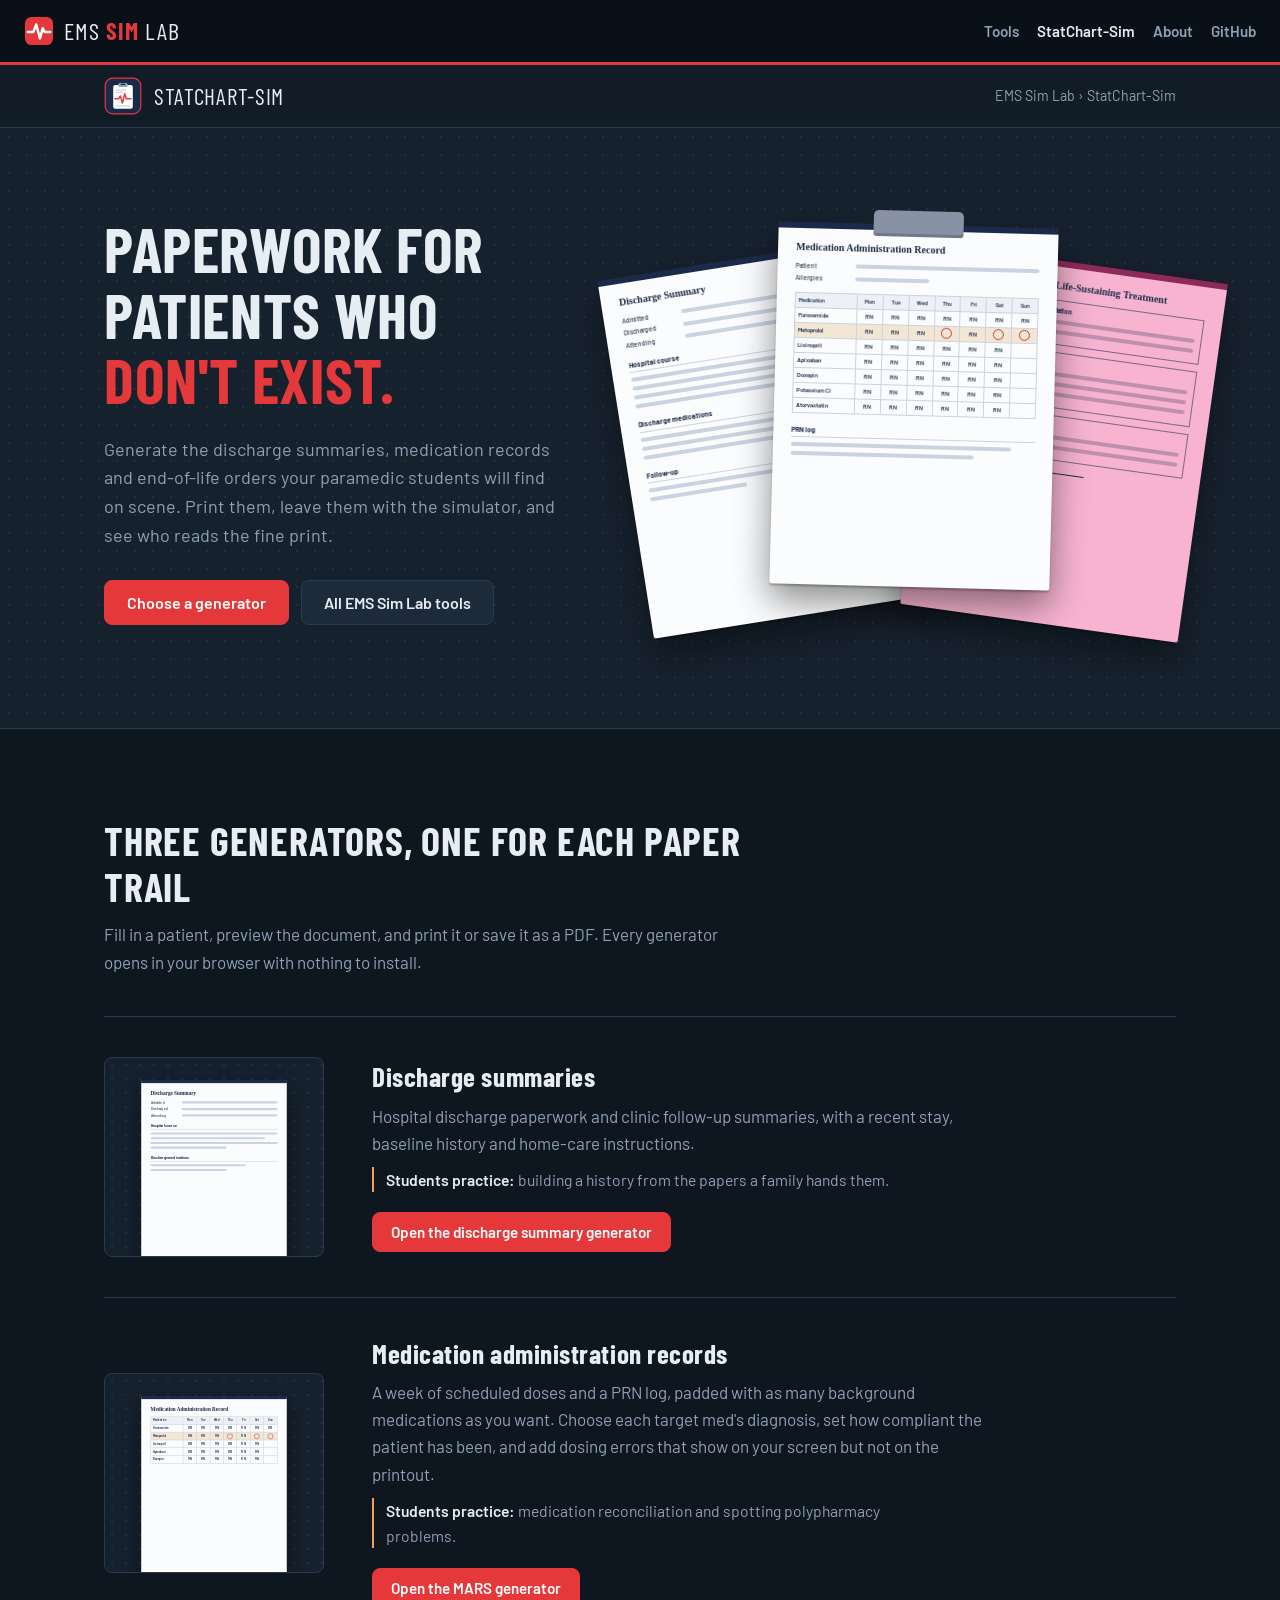
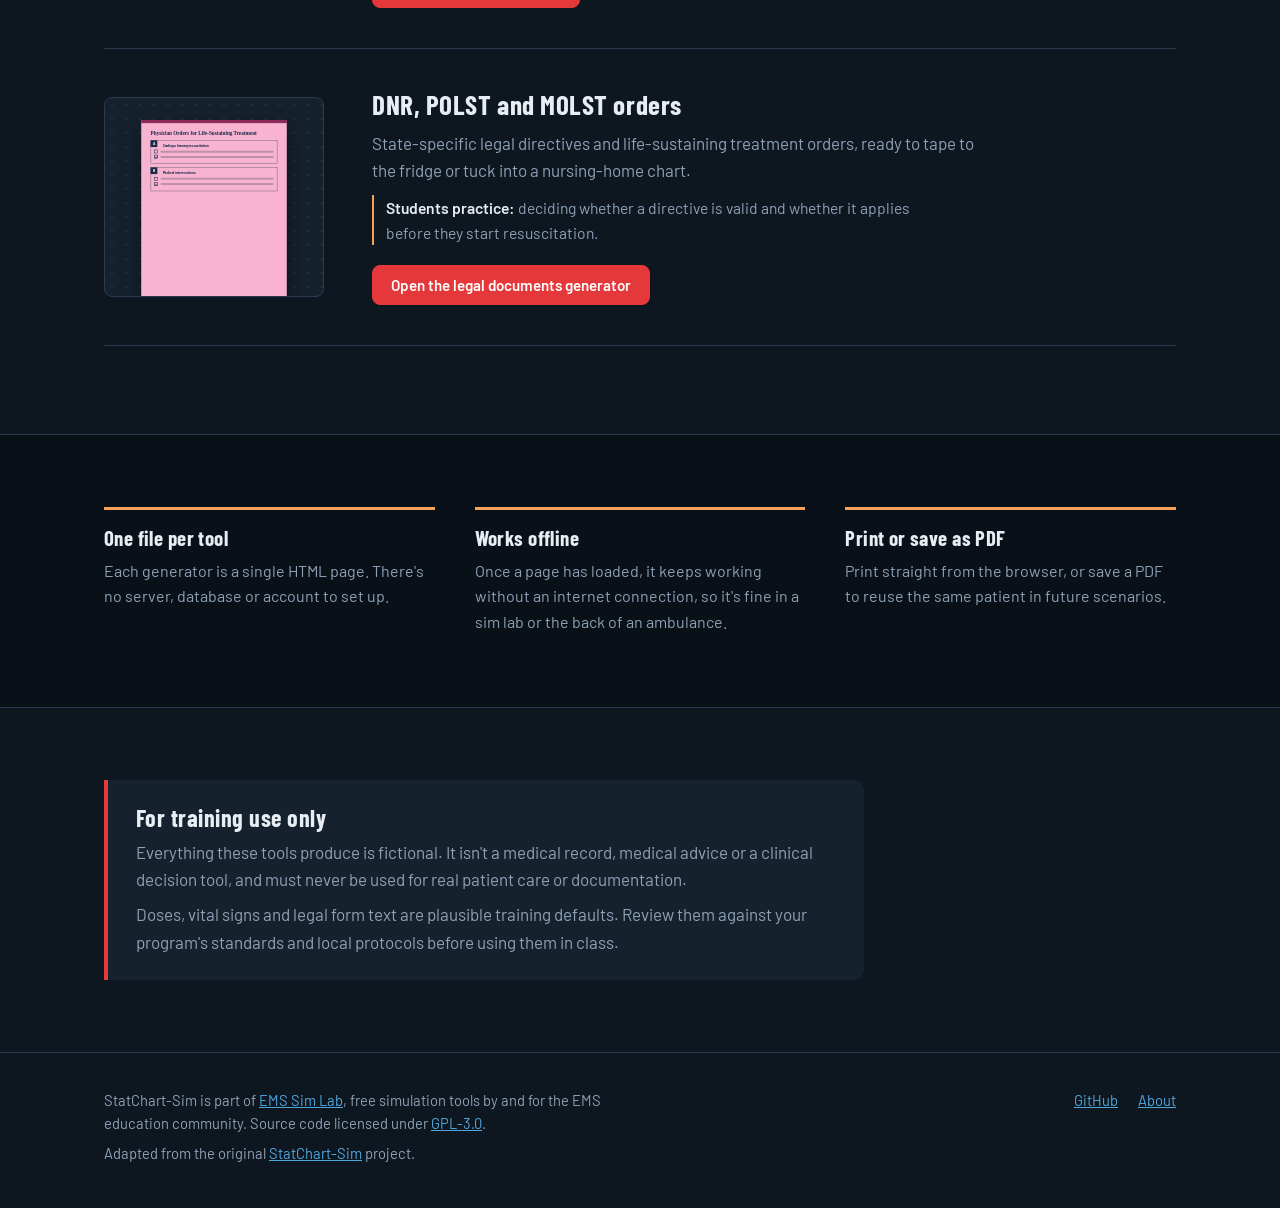
==== statchart-sim/index.html @ 7e222215 "Add files via upload" ====
<!DOCTYPE html>
<html lang="en">
<head>
<meta charset="UTF-8">
<meta name="viewport" content="width=device-width, initial-scale=1.0">
<title>StatChart-Sim | EMS Sim Lab</title>
<meta name="description" content="Free browser tools for EMS instructors to generate and print fictional discharge summaries, medication administration records and DNR/POLST forms for simulation.">
<link rel="icon" href="./assets/logo.svg" type="image/svg+xml">
<link rel="apple-touch-icon" href="./assets/logo.png">
<link rel="stylesheet" href="../assets/site.css">
<style>
/* StatChart-Sim section — the original StatChart-Sim layout in the EMS Sim Lab dark theme.
   Paper "props" keep real paper colors; everything around them is dark. */
:root{
  --s-ink:#1B2A4A;      /* ink on the paper props */
  --s-ink-soft:#4A5568;
  --s-paper:#FBFCFD;
  --s-rule:#C9D3E1;
  --s-gold:#C9871E;
  --s-pink:#F7B3D0;
  --s-alert:#C0392B;
}
body{font-size:1.0625rem;line-height:1.6}
img{max-width:100%;display:block}
:focus-visible{outline:3px solid var(--amber);outline-offset:3px;border-radius:2px}
.swrap{max-width:1120px;margin:0 auto;padding:0 24px}

/* ── Section header (under the site top bar) ── */
.sub-head{background:#121c27;border-bottom:1px solid var(--line)}
.sub-head .swrap{display:flex;align-items:center;justify-content:space-between;gap:16px;padding-top:12px;padding-bottom:12px}
.sub-brand{display:flex;align-items:center;gap:12px;text-decoration:none;color:var(--text)}
.sub-brand img{width:38px;height:38px}
.sub-brand span{font-family:var(--display);font-size:1.45rem;letter-spacing:.03em;text-transform:uppercase}
.crumbs{font-size:.88rem;color:var(--muted)}
.crumbs a{color:var(--muted);text-decoration:none}
.crumbs a:hover{color:var(--text)}

/* ── Hero ── */
.hero{background:#16212e;overflow:hidden;border-bottom:1px solid var(--line);
  background-image:radial-gradient(rgba(255,255,255,.06) 1px,transparent 1px);background-size:18px 18px}
.hero .swrap{display:grid;grid-template-columns:1fr 1.05fr;gap:48px;align-items:center;padding-top:72px;padding-bottom:88px}
.hero h1{font-family:var(--display);font-weight:700;font-size:clamp(2.4rem,5vw,3.9rem);line-height:1.05;letter-spacing:.01em;text-transform:uppercase;margin:0 0 22px;max-width:14ch}
.hero h1 b{color:var(--red)}
.hero p{margin:0 0 30px;max-width:46ch;color:var(--muted);font-size:1.125rem}
.actions{display:flex;flex-wrap:wrap;gap:12px}
.actions .btn{padding:12px 22px;font-size:1rem}

/* ── Paper props (decorative) ── */
.stack{position:relative;height:440px}
.sheet{position:absolute;width:280px;height:362px;background:var(--s-paper);border-radius:2px;
  box-shadow:0 2px 2px rgba(0,0,0,.25),0 16px 36px rgba(0,0,0,.45);padding:18px 18px 16px;font-family:'Barlow',sans-serif;font-size:7px;color:var(--s-ink);line-height:1.3}
.stack .sheet{left:50%;top:50%;margin:-181px 0 0 -140px;animation:fan .9s cubic-bezier(.2,.8,.2,1) .15s both}
.stack .s1{--to:translate(-150px,18px) rotate(-9deg)}
.stack .s2{--to:translate(0,-14px) rotate(1.5deg);z-index:2}
.stack .s3{--to:translate(150px,24px) rotate(8deg);z-index:1}
.stack .sheet{transform:var(--to)}
@keyframes fan{from{transform:translate(0,30px) rotate(0)}to{transform:var(--to)}}
@media (prefers-reduced-motion:reduce){.stack .sheet{animation:none}}
.clip{position:absolute;top:-14px;left:50%;width:90px;height:26px;margin-left:-45px;background:#8892A4;border-radius:5px 5px 3px 3px;box-shadow:inset 0 -3px 0 rgba(0,0,0,.18)}
.bar{height:6px;background:var(--s-ink);margin:-18px -18px 12px}
.ttl{font-family:Georgia,serif;font-weight:700;font-size:10px;margin-bottom:8px}
.ln{height:4px;background:var(--s-rule);border-radius:2px;margin:5px 0}
.ln.w90{width:90%}.ln.w75{width:75%}.ln.w60{width:60%}.ln.w40{width:40%}
.kv{display:grid;grid-template-columns:52px 1fr;gap:4px 8px;align-items:center;margin:8px 0 10px}
.kv b{font-weight:600;font-size:6.5px;color:var(--s-ink-soft)}
.kv span{height:4px;background:var(--s-rule);border-radius:2px}
.sect{font-weight:700;font-size:7px;margin:12px 0 4px;padding-bottom:2px;border-bottom:1px solid var(--s-rule)}
.mar{display:grid;grid-template-columns:62px repeat(7,1fr);border-top:1px solid var(--s-rule);border-left:1px solid var(--s-rule);margin-top:8px}
.mar div{border-right:1px solid var(--s-rule);border-bottom:1px solid var(--s-rule);height:15px;font-size:6px;display:flex;align-items:center;justify-content:center;font-weight:600}
.mar .nm{justify-content:flex-start;padding-left:3px}
.mar .hd{background:#EDF0F5;font-size:5.5px}
.mar .tg{background:rgba(201,135,30,.18)}
.mar .miss{position:relative}
.mar .miss::before{content:"";width:9px;height:9px;border:1px solid var(--s-alert);border-radius:50%;position:absolute}
.sheet.pink{background:var(--s-pink)}
.pink .bar{background:#8E2A5A}
.box{border:1px solid rgba(27,42,74,.55);margin-top:7px;padding:5px 6px 6px;position:relative}
.box .lt{position:absolute;left:-1px;top:-1px;width:13px;height:13px;background:var(--s-ink);color:#fff;font-size:7px;font-weight:700;display:flex;align-items:center;justify-content:center}
.box .bh{margin-left:16px;font-weight:700;font-size:6.5px;margin-bottom:4px}
.cb{display:flex;align-items:center;gap:5px;margin:3px 0}
.cb i{width:7px;height:7px;border:1px solid var(--s-ink);flex-shrink:0;position:relative}
.cb i.on::after{content:"";position:absolute;left:1px;top:-1px;width:3px;height:5px;border:solid var(--s-ink);border-width:0 1.5px 1.5px 0;transform:rotate(45deg)}
.cb .ln{flex:1;margin:0;background:rgba(27,42,74,.25)}
.sig{margin-top:12px;border-top:1px solid var(--s-ink);padding-top:2px;font-size:5.5px;color:var(--s-ink-soft);width:60%}

/* ── Tools ── */
.tools-sec{padding:88px 0}
.sec-head{max-width:640px;margin-bottom:40px}
.sec-head h2{font-size:clamp(1.8rem,3.2vw,2.5rem);text-transform:uppercase;margin:0 0 12px}
.sec-head p{margin:0;color:var(--muted)}
.tool{display:grid;grid-template-columns:220px 1fr;gap:48px;align-items:center;padding:40px 0;border-top:1px solid var(--line)}
.tool:last-child{border-bottom:1px solid var(--line)}
.thumb{position:relative;height:200px;background:#16212e;border:1px solid var(--line);border-radius:8px;overflow:hidden;
  background-image:radial-gradient(rgba(255,255,255,.06) 1px,transparent 1px);background-size:14px 14px}
.thumb .sheet{left:50%;top:22px;transform:translateX(-50%) scale(.52);transform-origin:top center}
.tool h3{font-size:1.7rem;margin:0 0 10px}
.tool p{margin:0 0 10px;max-width:62ch;color:var(--muted)}
.tool .practice{font-size:.98rem;margin-bottom:20px;border-left:2px solid var(--amber);padding-left:12px}
.tool .practice strong{color:var(--text);font-weight:600}
.tool .btn{padding:10px 18px;font-size:.95rem}

/* ── Facts ── */
.facts{background:#0a1018;border-top:1px solid var(--line);border-bottom:1px solid var(--line);padding:72px 0}
.facts .grid3{display:grid;grid-template-columns:repeat(3,1fr);gap:40px}
.facts h3{font-size:1.3rem;margin:0 0 8px;padding-top:16px;border-top:3px solid var(--amber)}
.facts p{margin:0;color:var(--muted);font-size:1rem}

/* ── Disclaimer & footer ── */
.notice{padding:72px 0}
.notice .card{border-left:4px solid var(--red);background:var(--panel);border-radius:0 10px 10px 0;padding:24px 28px;max-width:760px}
.notice h2{font-size:1.5rem;margin:0 0 8px}
.notice p{margin:0 0 8px;color:var(--muted)}
.notice p:last-child{margin:0}
.sfoot{border-top:1px solid var(--line);padding:36px 0;font-size:.92rem;color:var(--muted)}
.sfoot .swrap{display:flex;flex-wrap:wrap;gap:24px;justify-content:space-between;align-items:flex-start}
.sfoot p{margin:0 0 6px;max-width:64ch}
.sfoot nav{display:flex;gap:20px}

@media (max-width:900px){
  .hero .swrap{grid-template-columns:1fr;padding-top:48px;padding-bottom:40px;gap:24px}
  .stack{height:360px;transform:scale(.82);transform-origin:top center;margin:36px 0 -60px}
  .facts .grid3{grid-template-columns:1fr;gap:28px}
}
@media (max-width:640px){
  .stack{transform:scale(.62);height:300px;margin:28px 0 -110px}
  .tool{grid-template-columns:1fr;gap:20px}
  .thumb{height:170px}
  .crumbs{display:none}
}
</style>
</head>
<body>

<div class="sub-head">
  <div class="swrap">
    <a class="sub-brand" href="./index.html"><img src="./assets/logo.svg" alt="StatChart-Sim logo"><span>StatChart-Sim</span></a>
    <div class="crumbs"><a href="../index.html">EMS Sim Lab</a> › StatChart-Sim</div>
  </div>
</div>

<main>
<div class="hero">
  <div class="swrap">
    <div>
      <h1>Paperwork for patients who <b>don't exist.</b></h1>
      <p>Generate the discharge summaries, medication records and end-of-life orders your paramedic students will find on scene. Print them, leave them with the simulator, and see who reads the fine print.</p>
      <div class="actions">
        <a class="btn primary" href="#tools">Choose a generator</a>
        <a class="btn" href="../index.html#tools">All EMS Sim Lab tools</a>
      </div>
    </div>

    <div class="stack" aria-hidden="true">
      <!-- Discharge summary -->
      <div class="sheet s1">
        <div class="bar"></div>
        <div class="ttl">Discharge Summary</div>
        <div class="kv"><b>Admitted</b><span></span><b>Discharged</b><span></span><b>Attending</b><span></span></div>
        <div class="sect">Hospital course</div>
        <div class="ln"></div><div class="ln w90"></div><div class="ln"></div><div class="ln w60"></div>
        <div class="sect">Discharge medications</div>
        <div class="ln w75"></div><div class="ln w60"></div><div class="ln w75"></div>
        <div class="sect">Follow-up</div>
        <div class="ln w90"></div><div class="ln w40"></div>
      </div>
      <!-- MAR -->
      <div class="sheet s2">
        <div class="clip"></div>
        <div class="bar"></div>
        <div class="ttl">Medication Administration Record</div>
        <div class="kv"><b>Patient</b><span></span><b>Allergies</b><span style="width:40%"></span></div>
        <div class="mar">
          <div class="nm hd">Medication</div><div class="hd">Mon</div><div class="hd">Tue</div><div class="hd">Wed</div><div class="hd">Thu</div><div class="hd">Fri</div><div class="hd">Sat</div><div class="hd">Sun</div>
          <div class="nm">Furosemide</div><div>RN</div><div>RN</div><div>RN</div><div>RN</div><div>RN</div><div>RN</div><div>RN</div>
          <div class="nm tg">Metoprolol</div><div class="tg">RN</div><div class="tg">RN</div><div class="tg">RN</div><div class="tg miss"></div><div class="tg">RN</div><div class="tg miss"></div><div class="tg miss"></div>
          <div class="nm">Lisinopril</div><div>RN</div><div>RN</div><div>RN</div><div>RN</div><div>RN</div><div>RN</div><div></div>
          <div class="nm">Apixaban</div><div>RN</div><div>RN</div><div>RN</div><div>RN</div><div>RN</div><div>RN</div><div></div>
          <div class="nm">Doxepin</div><div>RN</div><div>RN</div><div>RN</div><div>RN</div><div>RN</div><div>RN</div><div></div>
          <div class="nm">Potassium Cl</div><div>RN</div><div>RN</div><div>RN</div><div>RN</div><div>RN</div><div>RN</div><div></div>
          <div class="nm">Atorvastatin</div><div>RN</div><div>RN</div><div>RN</div><div>RN</div><div>RN</div><div>RN</div><div></div>
        </div>
        <div class="sect">PRN log</div>
        <div class="ln w90"></div><div class="ln w75"></div>
      </div>
      <!-- POLST-style order -->
      <div class="sheet s3 pink">
        <div class="bar"></div>
        <div class="ttl">Physician Orders for Life-Sustaining Treatment</div>
        <div class="box"><span class="lt">A</span><div class="bh">Cardiopulmonary resuscitation</div>
          <div class="cb"><i></i><span class="ln"></span></div><div class="cb"><i class="on"></i><span class="ln w60"></span></div></div>
        <div class="box"><span class="lt">B</span><div class="bh">Medical interventions</div>
          <div class="cb"><i></i><span class="ln"></span></div><div class="cb"><i class="on"></i><span class="ln"></span></div><div class="cb"><i></i><span class="ln w60"></span></div></div>
        <div class="box"><span class="lt">C</span><div class="bh">Artificial nutrition</div>
          <div class="cb"><i class="on"></i><span class="ln w75"></span></div><div class="cb"><i></i><span class="ln w60"></span></div></div>
        <div class="sig">Signature of physician</div>
      </div>
    </div>
  </div>
</div>

<section id="tools" class="tools-sec">
  <div class="swrap">
    <div class="sec-head">
      <h2>Three generators, one for each paper trail</h2>
      <p>Fill in a patient, preview the document, and print it or save it as a PDF. Every generator opens in your browser with nothing to install.</p>
    </div>

    <article class="tool">
      <div class="thumb" aria-hidden="true">
        <div class="sheet">
          <div class="bar"></div>
          <div class="ttl">Discharge Summary</div>
          <div class="kv"><b>Admitted</b><span></span><b>Discharged</b><span></span><b>Attending</b><span></span></div>
          <div class="sect">Hospital course</div>
          <div class="ln"></div><div class="ln w90"></div><div class="ln"></div><div class="ln w60"></div>
          <div class="sect">Discharge medications</div>
          <div class="ln w75"></div><div class="ln w60"></div>
        </div>
      </div>
      <div>
        <h3>Discharge summaries</h3>
        <p>Hospital discharge paperwork and clinic follow-up summaries, with a recent stay, baseline history and home-care instructions.</p>
        <p class="practice"><strong>Students practice:</strong> building a history from the papers a family hands them.</p>
        <a class="btn primary" href="./discharge-summary/index.html">Open the discharge summary generator</a>
      </div>
    </article>

    <article class="tool">
      <div class="thumb" aria-hidden="true">
        <div class="sheet">
          <div class="bar"></div>
          <div class="ttl">Medication Administration Record</div>
          <div class="mar">
            <div class="nm hd">Medication</div><div class="hd">Mon</div><div class="hd">Tue</div><div class="hd">Wed</div><div class="hd">Thu</div><div class="hd">Fri</div><div class="hd">Sat</div><div class="hd">Sun</div>
            <div class="nm">Furosemide</div><div>RN</div><div>RN</div><div>RN</div><div>RN</div><div>RN</div><div>RN</div><div>RN</div>
            <div class="nm tg">Metoprolol</div><div class="tg">RN</div><div class="tg">RN</div><div class="tg">RN</div><div class="tg miss"></div><div class="tg">RN</div><div class="tg miss"></div><div class="tg miss"></div>
            <div class="nm">Lisinopril</div><div>RN</div><div>RN</div><div>RN</div><div>RN</div><div>RN</div><div>RN</div><div></div>
            <div class="nm">Apixaban</div><div>RN</div><div>RN</div><div>RN</div><div>RN</div><div>RN</div><div>RN</div><div></div>
            <div class="nm">Doxepin</div><div>RN</div><div>RN</div><div>RN</div><div>RN</div><div>RN</div><div>RN</div><div></div>
          </div>
        </div>
      </div>
      <div>
        <h3>Medication administration records</h3>
        <p>A week of scheduled doses and a PRN log, padded with as many background medications as you want. Choose each target med's diagnosis, set how compliant the patient has been, and add dosing errors that show on your screen but not on the printout.</p>
        <p class="practice"><strong>Students practice:</strong> medication reconciliation and spotting polypharmacy problems.</p>
        <a class="btn primary" href="./MARS/index.html">Open the MARS generator</a>
      </div>
    </article>

    <article class="tool">
      <div class="thumb" aria-hidden="true">
        <div class="sheet pink">
          <div class="bar"></div>
          <div class="ttl">Physician Orders for Life-Sustaining Treatment</div>
          <div class="box"><span class="lt">A</span><div class="bh">Cardiopulmonary resuscitation</div>
            <div class="cb"><i></i><span class="ln"></span></div><div class="cb"><i class="on"></i><span class="ln w60"></span></div></div>
          <div class="box"><span class="lt">B</span><div class="bh">Medical interventions</div>
            <div class="cb"><i></i><span class="ln"></span></div><div class="cb"><i class="on"></i><span class="ln"></span></div></div>
        </div>
      </div>
      <div>
        <h3>DNR, POLST and MOLST orders</h3>
        <p>State-specific legal directives and life-sustaining treatment orders, ready to tape to the fridge or tuck into a nursing-home chart.</p>
        <p class="practice"><strong>Students practice:</strong> deciding whether a directive is valid and whether it applies before they start resuscitation.</p>
        <a class="btn primary" href="./Legal/index.html">Open the legal documents generator</a>
      </div>
    </article>
  </div>
</section>

<section class="facts">
  <div class="swrap grid3">
    <div>
      <h3>One file per tool</h3>
      <p>Each generator is a single HTML page. There's no server, database or account to set up.</p>
    </div>
    <div>
      <h3>Works offline</h3>
      <p>Once a page has loaded, it keeps working without an internet connection, so it's fine in a sim lab or the back of an ambulance.</p>
    </div>
    <div>
      <h3>Print or save as PDF</h3>
      <p>Print straight from the browser, or save a PDF to reuse the same patient in future scenarios.</p>
    </div>
  </div>
</section>

<div class="notice">
  <div class="swrap">
    <div class="card" role="note">
      <h2>For training use only</h2>
      <p>Everything these tools produce is fictional. It isn't a medical record, medical advice or a clinical decision tool, and must never be used for real patient care or documentation.</p>
      <p>Doses, vital signs and legal form text are plausible training defaults. Review them against your program's standards and local protocols before using them in class.</p>
    </div>
  </div>
</div>
</main>

<footer class="sfoot">
  <div class="swrap">
    <div>
      <p>StatChart-Sim is part of <a href="../index.html">EMS Sim Lab</a>, free simulation tools by and for the EMS education community. Source code licensed under <a href="https://www.gnu.org/licenses/gpl-3.0.html">GPL-3.0</a>.</p>
      <p>Adapted from the original <a href="https://github.com/ems-simlab/StatChart-Sim">StatChart-Sim</a> project.</p>
    </div>
    <nav aria-label="Footer">
      <a href="https://github.com/ems-simlab">GitHub</a>
      <a href="../index.html#about">About</a>
    </nav>
  </div>
</footer>

<script src="../assets/common.js"></script>
<script>renderTopbar('../', 'statchart');</script>
</body>
</html>
---- assets/site.css ----
/* EMS Sim Lab — shared site styles */
@import url('https://fonts.googleapis.com/css2?family=Barlow:wght@400;500;600;700&family=Barlow+Condensed:wght@600;700&family=JetBrains+Mono:wght@400;600&display=swap');

:root {
  --bg: #0e1620;
  --panel: #16212e;
  --panel-2: #1c2a3a;
  --line: #2a3b4f;
  --text: #e6edf3;
  --muted: #8ea1b5;
  --red: #e5383b;
  --amber: #f4a259;
  --green: #4cc38a;
  --blue: #4ea8de;
  --radius: 10px;
  --font: 'Barlow', system-ui, sans-serif;
  --display: 'Barlow Condensed', 'Barlow', sans-serif;
  --mono: 'JetBrains Mono', ui-monospace, monospace;
}

* { box-sizing: border-box; }
html, body { margin: 0; }
body {
  background: var(--bg);
  color: var(--text);
  font-family: var(--font);
  font-size: 16px;
  line-height: 1.5;
}
a { color: var(--blue); }

/* ---------- Top bar ---------- */
.topbar {
  display: flex; align-items: center; gap: 16px;
  padding: 12px 24px;
  background: #0a1018;
  border-bottom: 3px solid var(--red);
  position: sticky; top: 0; z-index: 10;
}
.brand { display: flex; align-items: center; gap: 10px; text-decoration: none; color: var(--text); }
.brand svg, .brand img { width: 30px; height: 30px; display: block; }
.brand span { font-family: var(--display); font-size: 1.5rem; letter-spacing: .04em; text-transform: uppercase; }
.brand b { color: var(--red); }
.topbar nav { margin-left: auto; display: flex; gap: 18px; }
.topbar nav a { color: var(--muted); text-decoration: none; font-weight: 600; font-size: .95rem; }
.topbar nav a:hover, .topbar nav a.active { color: var(--text); }

.wrap { max-width: 1180px; margin: 0 auto; padding: 28px 24px 60px; }

h1, h2, h3 { font-family: var(--display); letter-spacing: .02em; line-height: 1.15; margin: 0 0 .4em; }
h1 { font-size: 2.4rem; }
h2 { font-size: 1.5rem; }
h3 { font-size: 1.15rem; }
.muted { color: var(--muted); }

/* ---------- Buttons & inputs ---------- */
.btn {
  display: inline-flex; align-items: center; gap: 6px;
  font: 600 .92rem var(--font);
  padding: 8px 14px; border-radius: 8px;
  border: 1px solid var(--line); background: var(--panel-2); color: var(--text);
  cursor: pointer; text-decoration: none;
}
.btn:hover { border-color: var(--muted); }
.btn.primary { background: var(--red); border-color: var(--red); color: #fff; }
.btn.primary:hover { background: #c9302c; }
.btn.small { padding: 4px 10px; font-size: .82rem; }
.btn.ghost { background: transparent; }

label { display: block; font-size: .8rem; font-weight: 600; color: var(--muted); text-transform: uppercase; letter-spacing: .05em; margin-bottom: 4px; }
input, select, textarea {
  width: 100%;
  font: 400 .95rem var(--font);
  color: var(--text); background: #0b121a;
  border: 1px solid var(--line); border-radius: 6px;
  padding: 8px 10px;
}
textarea { resize: vertical; min-height: 70px; }
input:focus, select:focus, textarea:focus { outline: 2px solid var(--blue); outline-offset: -1px; border-color: transparent; }

.panel { background: var(--panel); border: 1px solid var(--line); border-radius: var(--radius); padding: 18px; }
.grid { display: grid; gap: 12px; }
.g2 { grid-template-columns: repeat(2, 1fr); }
.g3 { grid-template-columns: repeat(3, 1fr); }
.g4 { grid-template-columns: repeat(4, 1fr); }
@media (max-width: 760px) { .g2, .g3, .g4 { grid-template-columns: 1fr 1fr; } }

.tag {
  display: inline-block; font: 600 .72rem var(--font); text-transform: uppercase; letter-spacing: .06em;
  padding: 2px 8px; border-radius: 99px; border: 1px solid currentColor;
}
.tag.doc { color: var(--amber); }
.tag.sim { color: var(--blue); }
.tag.ref { color: var(--green); }
.tag.soon { color: var(--muted); }

.toast {
  position: fixed; bottom: 20px; left: 50%; transform: translateX(-50%);
  background: var(--panel-2); border: 1px solid var(--line); color: var(--text);
  padding: 10px 16px; border-radius: 8px; font-size: .9rem;
  opacity: 0; pointer-events: none; transition: opacity .2s;
}
.toast.show { opacity: 1; }

/* ---------- Generator layout (form left, document right) ---------- */
.gen { display: grid; grid-template-columns: minmax(340px, 440px) 1fr; gap: 20px; align-items: start; }
@media (max-width: 980px) { .gen { grid-template-columns: 1fr; } }
.gen-form { display: flex; flex-direction: column; gap: 14px; }
.gen-form fieldset { border: 1px solid var(--line); border-radius: var(--radius); padding: 14px; margin: 0; background: var(--panel); }
.gen-form legend { font-family: var(--display); font-size: 1.05rem; padding: 0 6px; color: var(--amber); text-transform: uppercase; letter-spacing: .05em; }
.toolbar { display: flex; flex-wrap: wrap; gap: 8px; align-items: center; margin-bottom: 12px; }
.toolbar .hint { font-size: .8rem; color: var(--muted); margin-left: auto; }

.repeat-row { border: 1px dashed var(--line); border-radius: 8px; padding: 10px; margin-bottom: 10px; position: relative; }
.repeat-row .remove { position: absolute; top: 6px; right: 6px; }

/* ---------- Printable document "paper" ---------- */
.paper-wrap { position: sticky; top: 76px; max-height: calc(100vh - 96px); overflow: auto; border-radius: var(--radius); }
.paper {
  background: #fff; color: #111;
  font-family: var(--font); font-size: 13px; line-height: 1.4;
  padding: 36px 40px; min-height: 900px;
  border-radius: var(--radius);
}
.paper h1 { font-size: 24px; margin: 0; color: #111; }
.paper h2 { font-size: 15px; margin: 18px 0 6px; padding: 4px 8px; background: #1c2a3a; color: #fff; text-transform: uppercase; letter-spacing: .06em; }
.paper table { width: 100%; border-collapse: collapse; margin: 4px 0 8px; }
.paper th, .paper td { border: 1px solid #999; padding: 5px 7px; text-align: left; vertical-align: top; }
.paper th { background: #eef1f4; font-size: 11px; text-transform: uppercase; letter-spacing: .04em; }
.paper .mono { font-family: var(--mono); }
.paper .doc-head { display: flex; justify-content: space-between; align-items: flex-start; border-bottom: 3px solid #e5383b; padding-bottom: 10px; margin-bottom: 6px; }
.paper .sim-banner { font-weight: 700; font-size: 11px; color: #e5383b; letter-spacing: .1em; text-transform: uppercase; }
.paper .box { border: 1px solid #999; padding: 8px; min-height: 30px; white-space: pre-wrap; }
.paper ul { margin: 4px 0; padding-left: 20px; }
.paper .empty { color: #aaa; font-style: italic; }
.paper .check { display: inline-block; width: 14px; height: 14px; border: 1.5px solid #333; vertical-align: middle; }

@media print {
  @page { margin: 0.5in; }
  body { background: #fff; }
  .topbar, .gen-form, .toolbar, .no-print, .toast, .page-head { display: none !important; }
  .wrap { padding: 0; max-width: none; }
  .gen { display: block; }
  .paper-wrap { position: static; max-height: none; overflow: visible; }
  .paper { padding: 0; min-height: 0; border-radius: 0; }
  .paper h2 { -webkit-print-color-adjust: exact; print-color-adjust: exact; }
  .paper th { -webkit-print-color-adjust: exact; print-color-adjust: exact; }
  .paper .avoid-break { break-inside: avoid; }
}
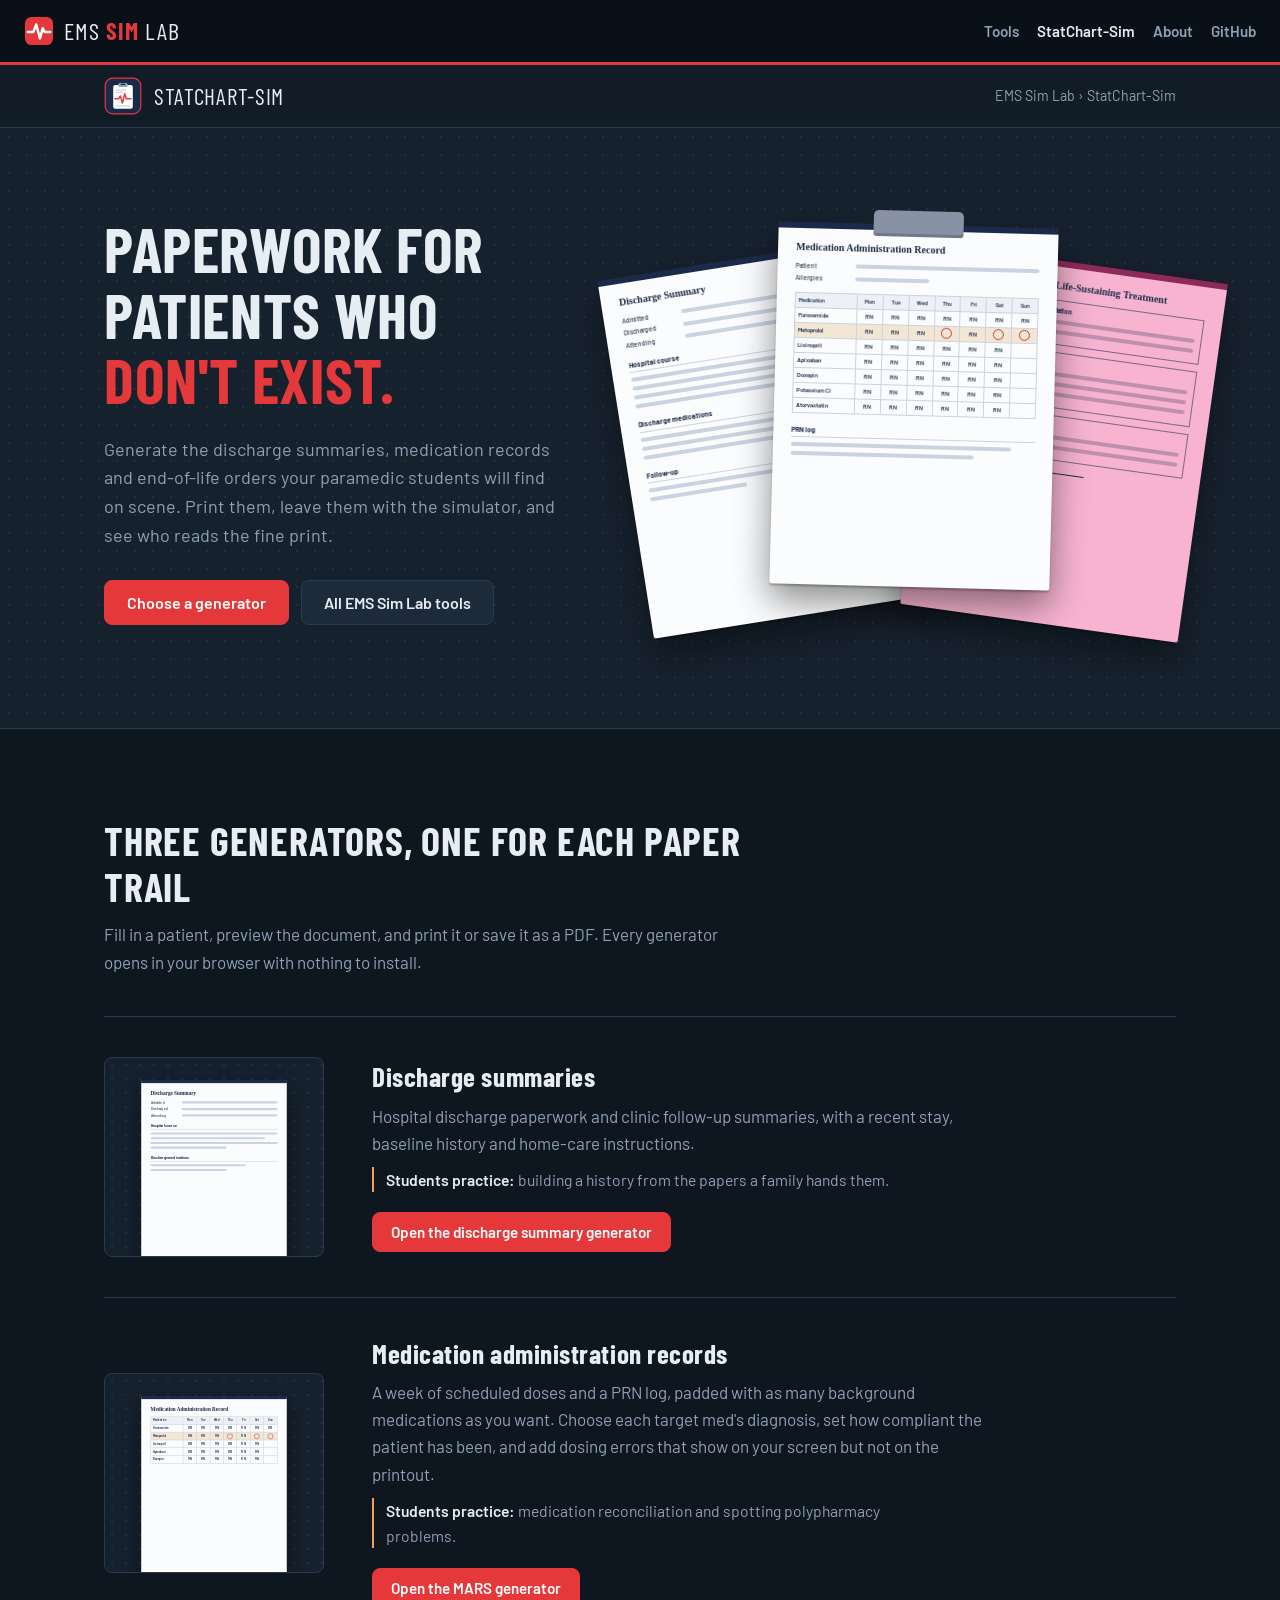
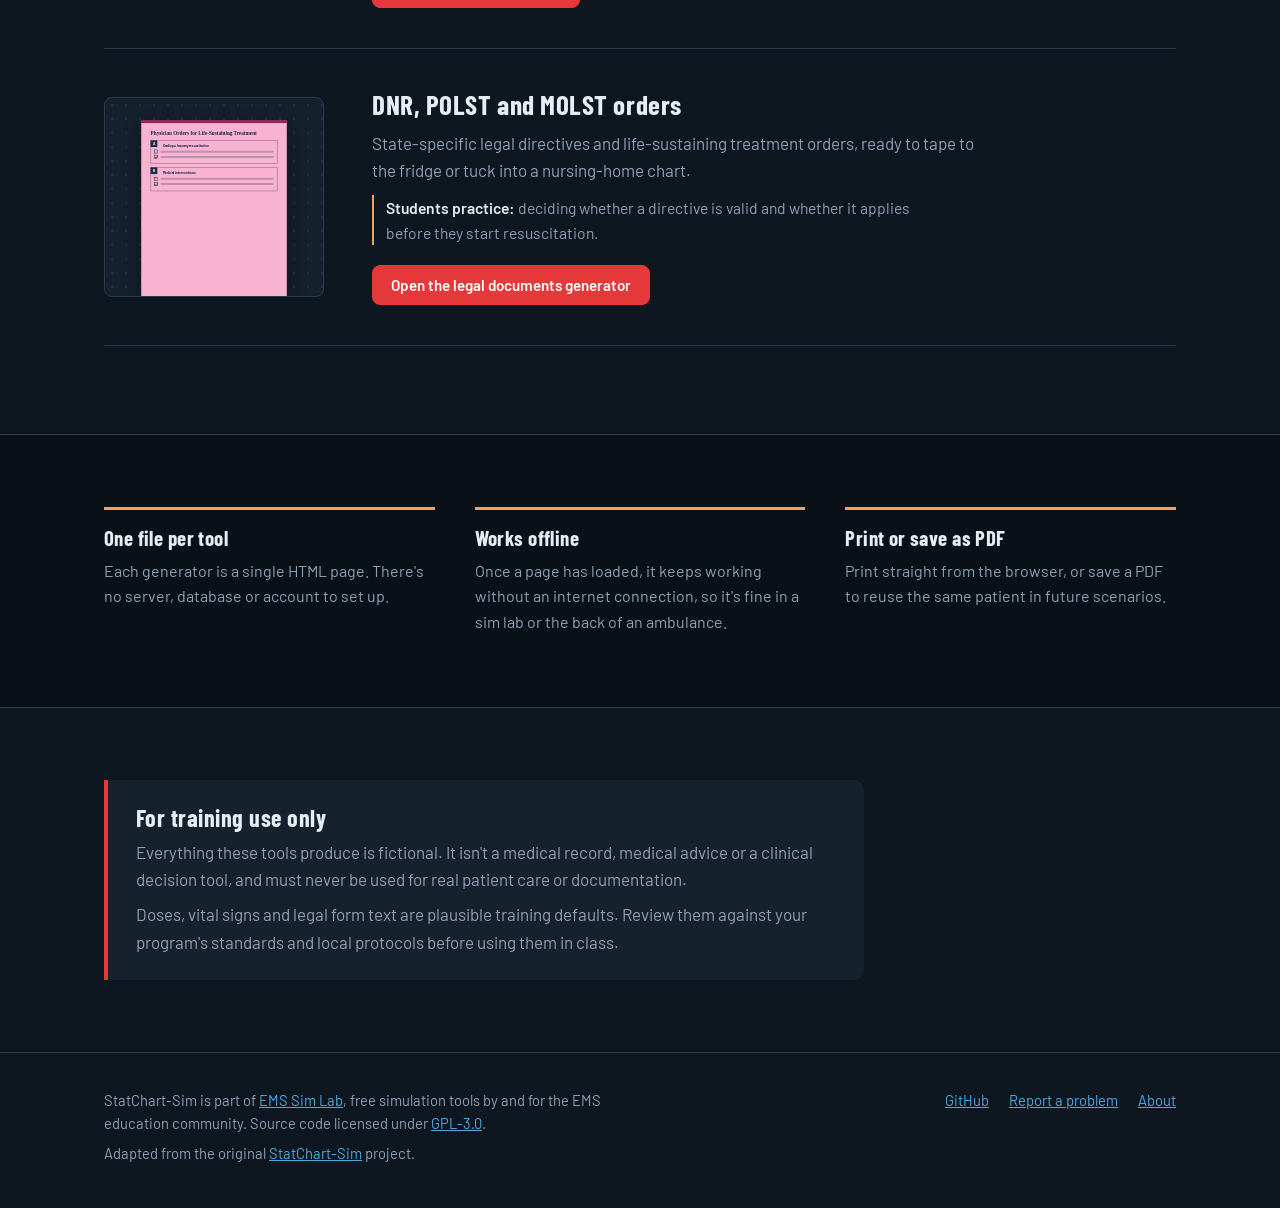
==== commit 6d2e0810: "Add files via upload" ====
--- a/statchart-sim/index.html
+++ b/statchart-sim/index.html
@@ -300,11 +300,12 @@
 <footer class="sfoot">
   <div class="swrap">
     <div>
-      <p>StatChart-Sim is part of <a href="../index.html">EMS Sim Lab</a>, free simulation tools by and for the EMS education community. Source code licensed under <a href="https://www.gnu.org/licenses/gpl-3.0.html">GPL-3.0</a>.</p>
+      <p>StatChart-Sim is part of <a href="../index.html">EMS Sim Lab</a>, free simulation tools by and for the EMS education community. Source code licensed under <a href="https://github.com/ems-simlab/EMS-SimLab/blob/main/LICENSE">GPL-3.0</a>.</p>
       <p>Adapted from the original <a href="https://github.com/ems-simlab/StatChart-Sim">StatChart-Sim</a> project.</p>
     </div>
     <nav aria-label="Footer">
-      <a href="https://github.com/ems-simlab">GitHub</a>
+      <a href="https://github.com/ems-simlab/EMS-SimLab">GitHub</a>
+      <a href="https://github.com/ems-simlab/EMS-SimLab/issues">Report a problem</a>
       <a href="../index.html#about">About</a>
     </nav>
   </div>
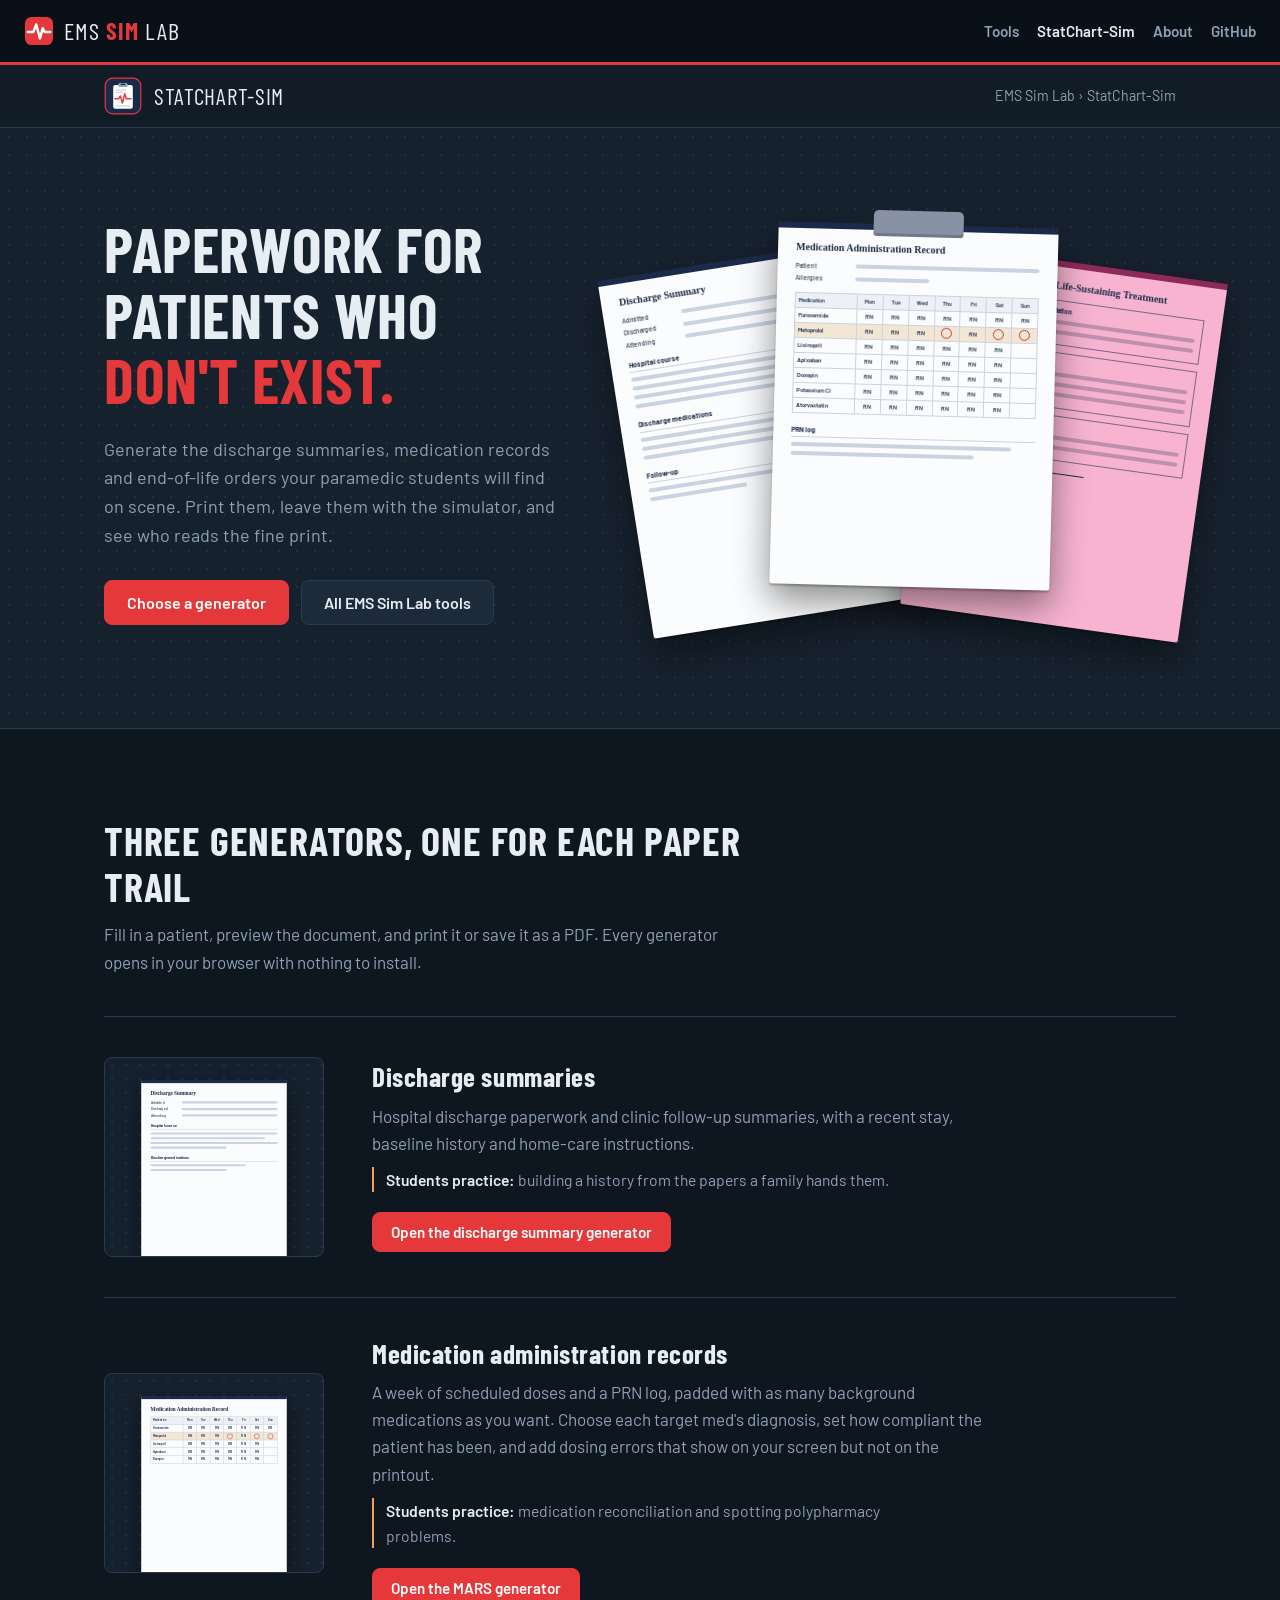
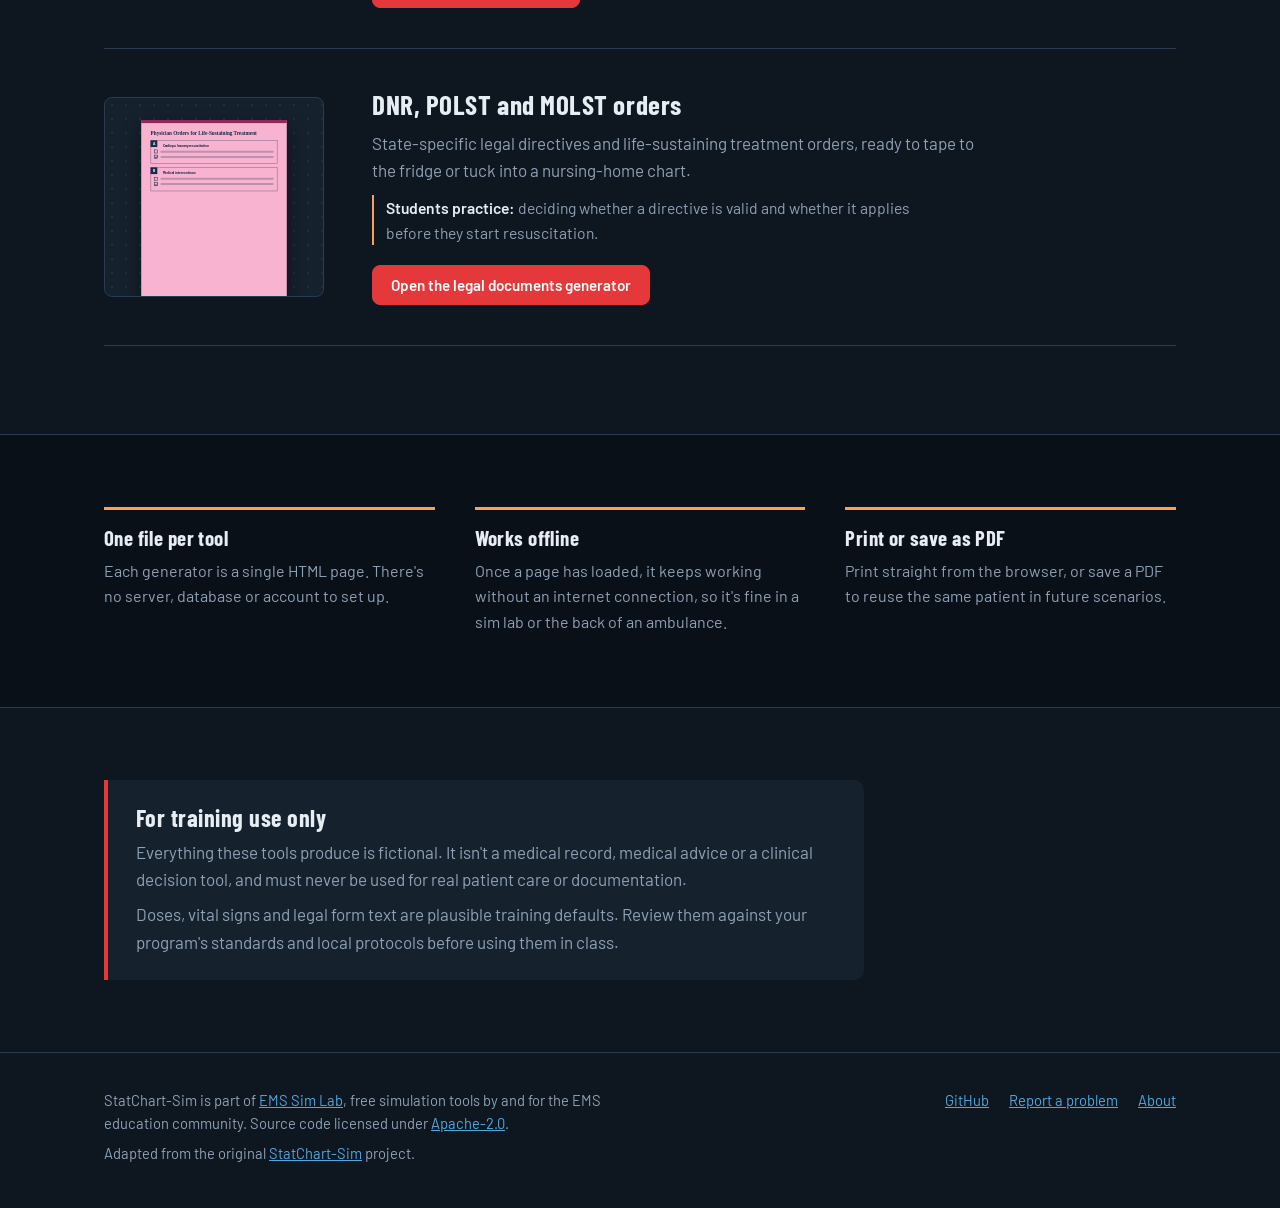
==== commit c93b65f6: "Add files via upload Re-license under Apache-2.0" ====
--- a/statchart-sim/index.html
+++ b/statchart-sim/index.html
@@ -300,7 +300,7 @@
 <footer class="sfoot">
   <div class="swrap">
     <div>
-      <p>StatChart-Sim is part of <a href="../index.html">EMS Sim Lab</a>, free simulation tools by and for the EMS education community. Source code licensed under <a href="https://github.com/ems-simlab/EMS-SimLab/blob/main/LICENSE">GPL-3.0</a>.</p>
+      <p>StatChart-Sim is part of <a href="../index.html">EMS Sim Lab</a>, free simulation tools by and for the EMS education community. Source code licensed under <a href="https://github.com/ems-simlab/EMS-SimLab/blob/main/LICENSE">Apache-2.0</a>.</p>
       <p>Adapted from the original <a href="https://github.com/ems-simlab/StatChart-Sim">StatChart-Sim</a> project.</p>
     </div>
     <nav aria-label="Footer">
